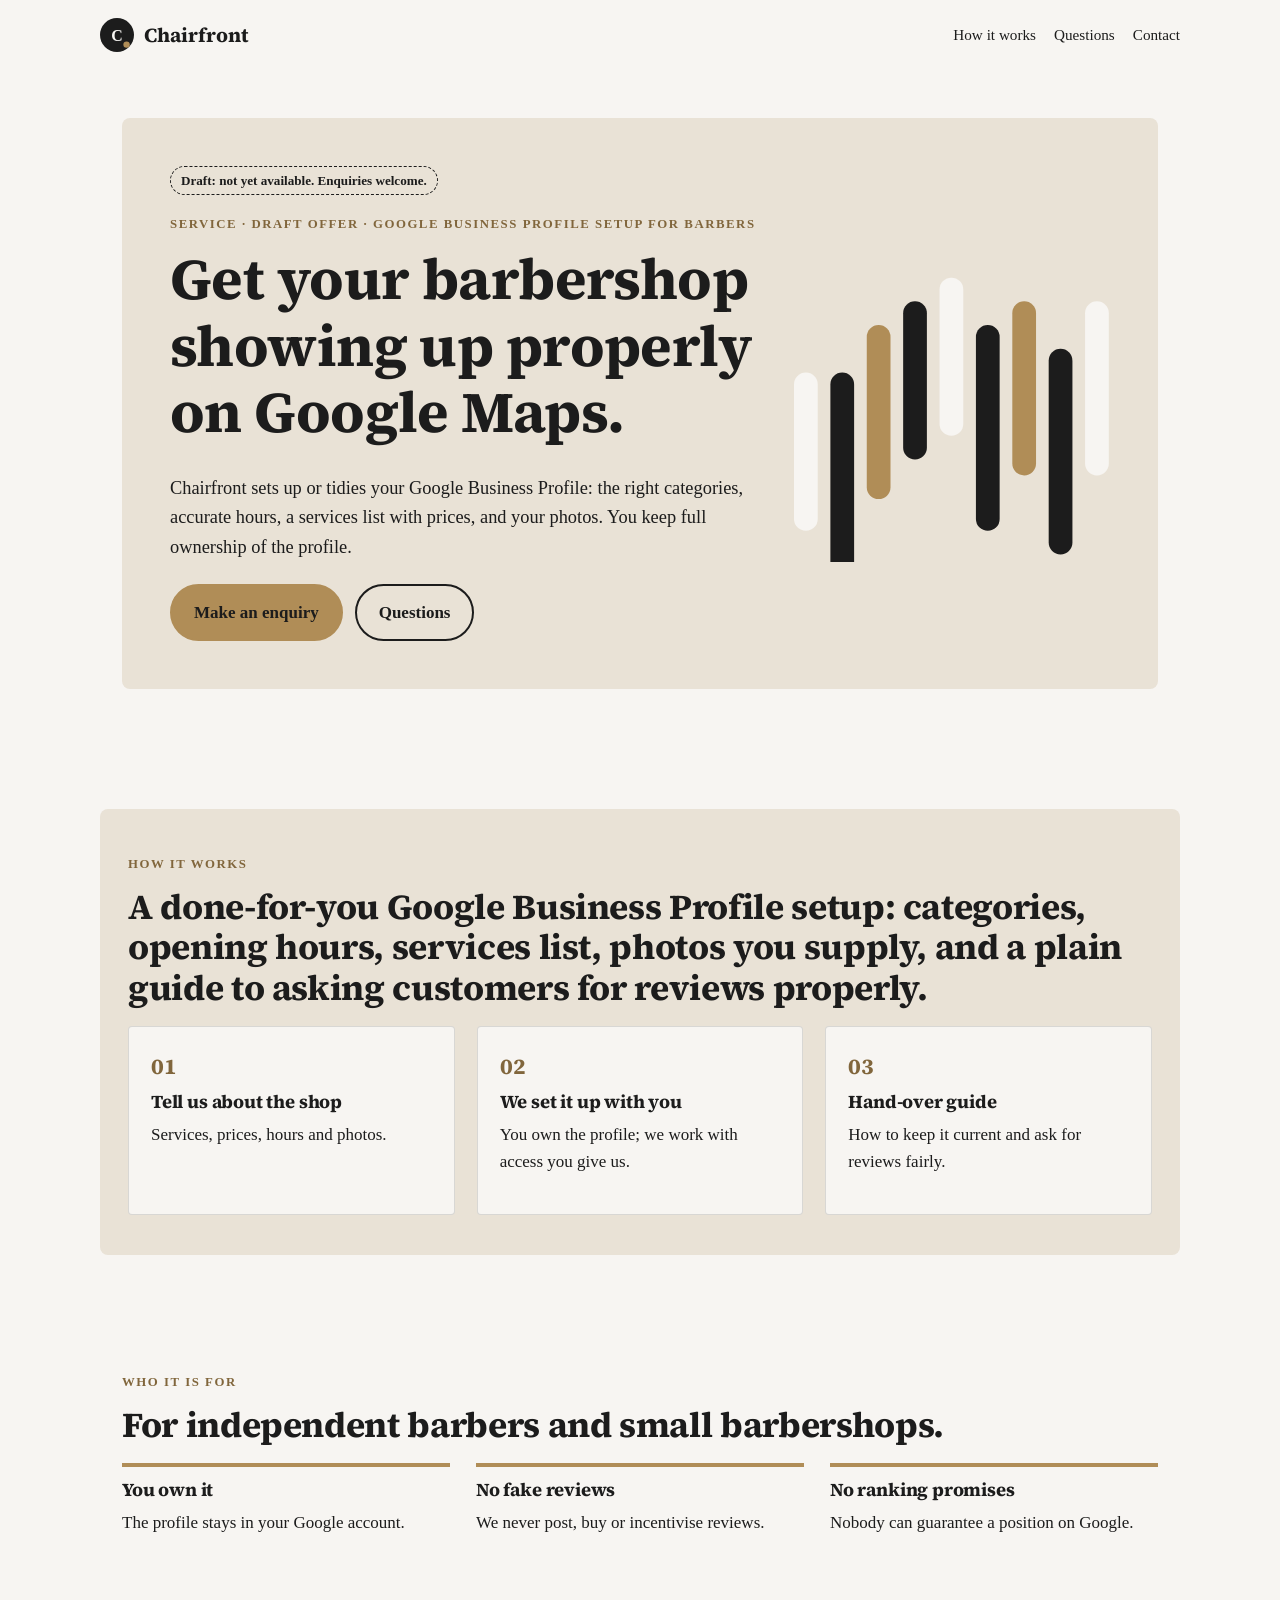
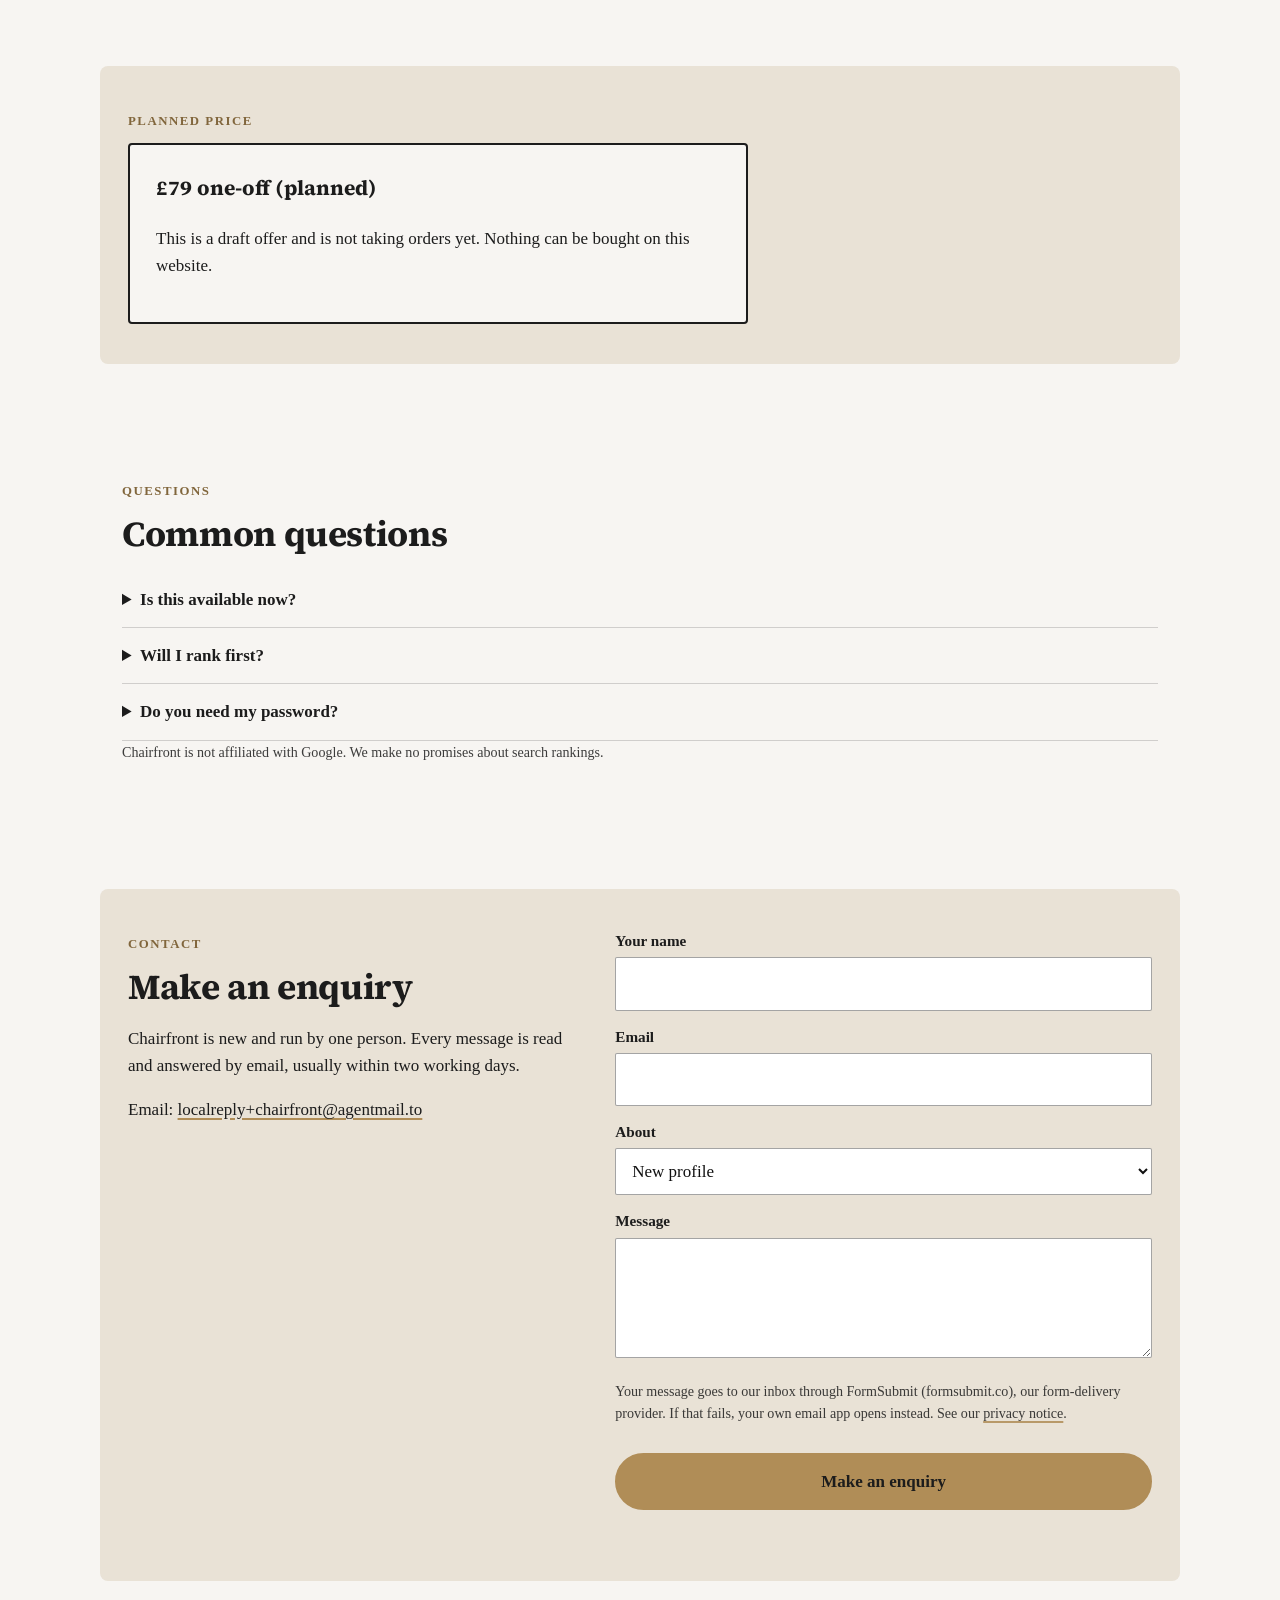
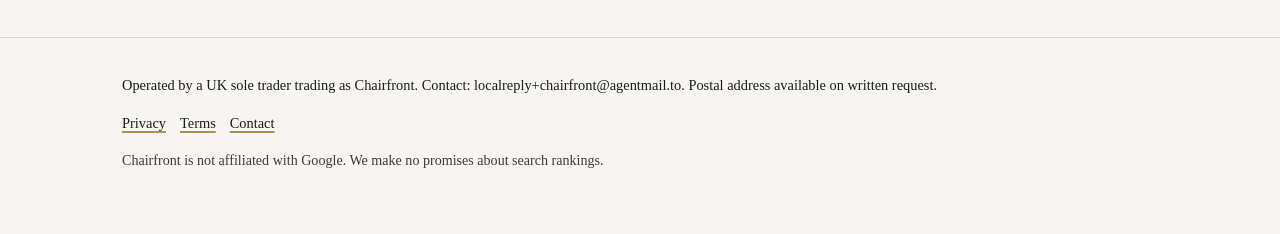
==== index.html @ 4e4f0608 "Publish site 2026-10-20 05:11 BST" ====
<!doctype html>
<html lang="en-GB">
<head>
<meta charset="utf-8">
<meta name="viewport" content="width=device-width, initial-scale=1">
<meta http-equiv="Content-Security-Policy" content="default-src 'self'; img-src 'self' data: https://localreplyloop.goatcounter.com; style-src 'self'; script-src 'self'; font-src 'self'; connect-src 'self' https://formsubmit.co; form-action 'self'; base-uri 'self'; object-src 'none'">
<meta name="referrer" content="strict-origin-when-cross-origin">
<title>Chairfront: Get your barbershop showing up properly on Google Maps</title>
<meta name="description" content="A done-for-you Google Business Profile setup: categories, opening hours, services list, photos you supply, and a plain guide to asking customers for.">
<meta name="theme-color" content="#1C1C1C">
<meta property="og:type" content="website"><meta property="og:title" content="Chairfront: Get your barbershop showing up properly on Google Maps"><meta property="og:description" content="A done-for-you Google Business Profile setup: categories, opening hours, services list, photos you supply, and a plain guide to asking customers for.">
<meta property="og:image" content="https://evanturner557-del.github.io/chairfront/assets/og.png"><meta property="og:image:width" content="1200"><meta property="og:image:height" content="630">
<meta property="og:image:alt" content="Chairfront: Get your barbershop showing up properly on Google Maps."><meta property="og:site_name" content="Chairfront"><meta property="og:locale" content="en_GB">
<meta property="og:url" content="https://evanturner557-del.github.io/chairfront/"><meta name="twitter:card" content="summary_large_image">
<link rel="canonical" href="https://evanturner557-del.github.io/chairfront/">
<link rel="icon" href="assets/favicon.svg" type="image/svg+xml">
<link rel="stylesheet" href="assets/site.css">
<script src="assets/config.js"></script>
<script src="assets/analytics.js" defer></script>
<script src="_shared/kit.js" defer></script>
</head>
<body>
<a class="skip" href="#main">Skip to content</a>
<header><div class="wrap top"><a class="brand" href="./"><svg viewBox="0 0 64 64" aria-hidden="true" width="34" height="34"><circle cx="32" cy="32" r="32" fill="#1C1C1C"/><text x="32" y="43" text-anchor="middle" font-family="Georgia, serif" font-weight="700" font-size="30" fill="#F7F5F2">C</text><circle cx="50" cy="50" r="6" fill="#B08D57"/></svg>Chairfront</a><nav aria-label="Primary"><a href="#how">How it works</a><a href="#faq">Questions</a><a href="#contact">Contact</a></nav></div></header><section class="hero"><div class="wrap"><div class="inner"><div><span class="draft">Draft: not yet available. Enquiries welcome.</span><br><span class="eyebrow">Service · draft offer · Google Business Profile setup for barbers</span><h1>Get your barbershop showing up properly on Google Maps.</h1><p class="lede">Chairfront sets up or tidies your Google Business Profile: the right categories, accurate hours, a services list with prices, and your photos. You keep full ownership of the profile.</p><div class="ctas"><a class="btn" href="#contact" data-cta="hero">Make an enquiry</a><a class="btn ghost" href="#faq" data-cta="hero-secondary">Questions</a></div></div><div class="art"><svg viewBox="0 0 400 400" role="img" aria-label="Decorative pattern" class="motif" preserveAspectRatio="xMidYMid slice"><rect x="0" y="160" width="30" height="200" rx="15" fill="#F7F5F2"/><rect x="46" y="160" width="30" height="260" rx="15" fill="#1C1C1C"/><rect x="92" y="100" width="30" height="220" rx="15" fill="#B08D57"/><rect x="138" y="70" width="30" height="200" rx="15" fill="#1C1C1C"/><rect x="184" y="40" width="30" height="200" rx="15" fill="#F7F5F2"/><rect x="230" y="100" width="30" height="260" rx="15" fill="#1C1C1C"/><rect x="276" y="70" width="30" height="220" rx="15" fill="#B08D57"/><rect x="322" y="130" width="30" height="260" rx="15" fill="#1C1C1C"/><rect x="368" y="70" width="30" height="220" rx="15" fill="#F7F5F2"/></svg></div></div></div></section>
<main id="main">
<section class="tint" id="how"><div class="wrap"><span class="eyebrow">How it works</span><h2>A done-for-you Google Business Profile setup: categories, opening hours, services list, photos you supply, and a plain guide to asking customers for reviews properly.</h2><div class="steps"><div class="step"><h3>Tell us about the shop</h3><p>Services, prices, hours and photos.</p></div><div class="step"><h3>We set it up with you</h3><p>You own the profile; we work with access you give us.</p></div><div class="step"><h3>Hand-over guide</h3><p>How to keep it current and ask for reviews fairly.</p></div></div></div></section>
<section><div class="wrap"><span class="eyebrow">Who it is for</span><h2>For independent barbers and small barbershops.</h2><div class="points"><div class="point"><h3>You own it</h3><p>The profile stays in your Google account.</p></div><div class="point"><h3>No fake reviews</h3><p>We never post, buy or incentivise reviews.</p></div><div class="point"><h3>No ranking promises</h3><p>Nobody can guarantee a position on Google.</p></div></div></div></section>
<section class="tint" id="price"><div class="wrap"><span class="eyebrow">Planned price</span><div class="pricebox"><p class="price">£79 one-off (planned)</p><p>This is a draft offer and is not taking orders yet. Nothing can be bought on this website.</p></div></div></section>
<section id="faq"><div class="wrap"><span class="eyebrow">Questions</span><h2>Common questions</h2><details><summary>Is this available now?</summary><p>It&#x27;s a draft offer. Send an enquiry and we&#x27;ll reply about timing.</p></details><details><summary>Will I rank first?</summary><p>No one can promise that. We make the profile complete and accurate.</p></details><details><summary>Do you need my password?</summary><p>No. You add us as a manager and remove us when done.</p></details><p class="fine" style="margin-top:18px">Chairfront is not affiliated with Google. We make no promises about search rankings.</p></div></section>
<section class="tint" id="contact"><div class="wrap contact-grid"><div><span class="eyebrow">Contact</span><h2>Make an enquiry</h2><p>Chairfront is new and run by one person. Every message is read and answered by email, usually within two working days.</p><p>Email: <a href="mailto:localreply+chairfront@agentmail.to">localreply+chairfront@agentmail.to</a></p></div><form class="form" data-contact data-formsubmit="localreply+chairfront@agentmail.to" data-email="localreply+chairfront@agentmail.to" data-subject="Chairfront enquiry" novalidate>
<div><label for="f-name">Your name</label><input id="f-name" name="name" autocomplete="name" required></div>
<div><label for="f-email">Email</label><input id="f-email" name="email" type="email" autocomplete="email" required></div>
<div><label for="f-plan">About</label><select id="f-plan" name="plan"><option value="New profile">New profile</option><option value="Tidy an existing profile">Tidy an existing profile</option><option value="A question">A question</option></select></div>
<div><label for="f-message">Message</label><textarea id="f-message" name="message"></textarea></div>
<p class="hint">Your message goes to our inbox through FormSubmit (formsubmit.co), our form-delivery provider. If that fails, your own email app opens instead. See our <a href="privacy.html">privacy notice</a>.</p>
<button class="btn" type="submit">Make an enquiry</button>
<p class="form-status" role="status" aria-live="polite"></p>
</form></div></section>
</main><footer><div class="wrap"><p>Operated by a UK sole trader trading as Chairfront. Contact: localreply+chairfront@agentmail.to. Postal address available on written request.</p>
<p><a href="privacy.html">Privacy</a><a href="terms.html">Terms</a><a href="./#contact">Contact</a></p>
<p class="fine">Chairfront is not affiliated with Google. We make no promises about search rankings.</p></div></footer>
</body></html>
---- assets/site.css ----
@font-face{font-family:'Source Serif 4';font-weight:600;font-style:normal;font-display:swap;src:url(fonts/source-serif-4-latin-600-normal.woff2) format('woff2')}
@font-face{font-family:'Source Serif 4';font-weight:700;font-style:normal;font-display:swap;src:url(fonts/source-serif-4-latin-700-normal.woff2) format('woff2')}
:root{--ink:#1C1C1C;--paper:#F7F5F2;--acc:#B08D57;--acc-text:#81663C;--on-acc:#1C1C1C;--soft:#E9E2D6;--on-ink:#F7F5F2;--r:4px;--br:999px;--head:'Source Serif 4', Georgia, serif;--body:Georgia, serif}
*,*::before,*::after{box-sizing:border-box}html{scroll-behavior:smooth}@media (prefers-reduced-motion:reduce){html{scroll-behavior:auto}*{transition:none!important}}
body{margin:0;font-family:var(--body);color:var(--ink);background:var(--paper);line-height:1.6;font-size:17px;-webkit-font-smoothing:antialiased}
h1,h2,h3{font-family:var(--head);line-height:1.15;margin:0 0 .5em;letter-spacing:-.01em}h1{font-size:clamp(2.1rem,5vw,3.6rem)}h2{font-size:clamp(1.5rem,3vw,2.2rem)}h3{font-size:1.15rem}
p{margin:0 0 1em}a{color:var(--ink);text-decoration-color:var(--acc);text-underline-offset:3px;text-decoration-thickness:2px}
.wrap{max-width:1080px;margin:0 auto;padding:0 22px}.skip{position:absolute;left:-999px}.skip:focus{left:12px;top:12px;background:var(--ink);color:var(--on-ink);padding:8px 12px;z-index:9}
:focus-visible{outline:3px solid var(--acc);outline-offset:2px}
.top{display:flex;align-items:center;justify-content:space-between;padding:18px 0;gap:16px}.brand{display:flex;align-items:center;gap:10px;font-family:var(--head);font-weight:700;font-size:1.25rem;text-decoration:none}
.top nav a{margin-left:18px;font-size:.95rem;text-decoration:none}.top nav a:hover{text-decoration:underline}
.btn{display:inline-block;background:var(--acc);color:var(--on-acc);padding:13px 22px;border-radius:var(--br);font-weight:600;text-decoration:none;border:2px solid var(--acc);cursor:pointer;font:inherit;font-weight:600}
.btn:hover{filter:brightness(.94)}.btn.ghost{background:transparent;color:var(--ink);border-color:var(--ink)}
.eyebrow{display:inline-block;font-size:.8rem;letter-spacing:.12em;text-transform:uppercase;font-weight:600;color:var(--acc-text);margin-bottom:12px}
.hero{padding:48px 0 64px}.hero .lede{font-size:1.15rem;max-width:40em}.ctas{display:flex;gap:12px;flex-wrap:wrap;margin-top:22px}
.motif{width:100%;height:auto;max-width:420px;display:block}
.draft{display:inline-block;background:var(--soft);border:1px dashed var(--ink);padding:3px 10px;border-radius:999px;font-size:.82rem;font-weight:600;margin-bottom:14px}
section{padding:56px 0}.tint{background:var(--soft)}
.steps{display:grid;grid-template-columns:repeat(auto-fit,minmax(220px,1fr));gap:22px;counter-reset:s}
.step{padding:22px;border-radius:var(--r);background:var(--paper);border:1px solid color-mix(in srgb,var(--ink) 14%,transparent)}
.step::before{counter-increment:s;content:"0" counter(s);font-family:var(--head);font-weight:700;color:var(--acc-text);display:block;font-size:1.4rem;margin-bottom:6px}
.points{display:grid;grid-template-columns:repeat(auto-fit,minmax(240px,1fr));gap:26px}.point h3{border-top:4px solid var(--acc);padding-top:12px}
.price{font-family:var(--head);font-size:1.3rem;font-weight:700}.pricebox{border:2px solid var(--ink);border-radius:var(--r);padding:26px;max-width:620px;background:var(--paper)}
details{border-bottom:1px solid color-mix(in srgb,var(--ink) 18%,transparent);padding:14px 0}summary{cursor:pointer;font-weight:600}details p{margin-top:10px}
.form{display:grid;gap:14px;max-width:620px}.form label{font-weight:600;font-size:.95rem;display:block;margin-bottom:4px}
.form input,.form textarea,.form select{width:100%;padding:12px;border:1.5px solid color-mix(in srgb,var(--ink) 40%,transparent);border-radius:calc(var(--r)/2);font:inherit;background:#fff;color:#111}
.form textarea{min-height:120px}.hint,.fine{font-size:.88rem;opacity:.85}.form-status{font-weight:600}
.contact-grid{display:grid;grid-template-columns:1fr 1.2fr;gap:40px}@media(max-width:800px){.contact-grid{grid-template-columns:1fr}.top nav{display:none}}
footer{padding:36px 0 48px;font-size:.9rem;border-top:1px solid color-mix(in srgb,var(--ink) 15%,transparent)}footer a{margin-right:14px}
.tool{background:var(--paper);border:2px solid var(--ink);border-radius:var(--r);padding:26px;max-width:640px}.tool .row{display:grid;grid-template-columns:1fr 140px;gap:12px;align-items:center;margin-bottom:10px}
.tool input[type=number]{padding:10px;border:1.5px solid var(--ink);border-radius:8px;font:inherit;width:100%}.result{margin-top:16px;padding:16px;background:var(--soft);border-radius:calc(var(--r)/2);min-height:3em}
.check h3{margin-top:18px}.check label{display:flex;gap:10px;align-items:flex-start;padding:6px 0}.check input{width:20px;height:20px;accent-color:var(--acc)}
.legal{max-width:760px}.legal h2{font-size:1.3rem;margin-top:1.6em}
.hero .wrap>.inner{background:var(--soft);border-radius:calc(var(--r)*2);padding:48px;display:grid;grid-template-columns:1.3fr .7fr;gap:36px;align-items:center}@media(max-width:800px){.hero .wrap>.inner{grid-template-columns:1fr;padding:28px}}.tint{background:transparent}.tint .wrap{background:var(--soft);border-radius:calc(var(--r)*2);padding:40px 28px}
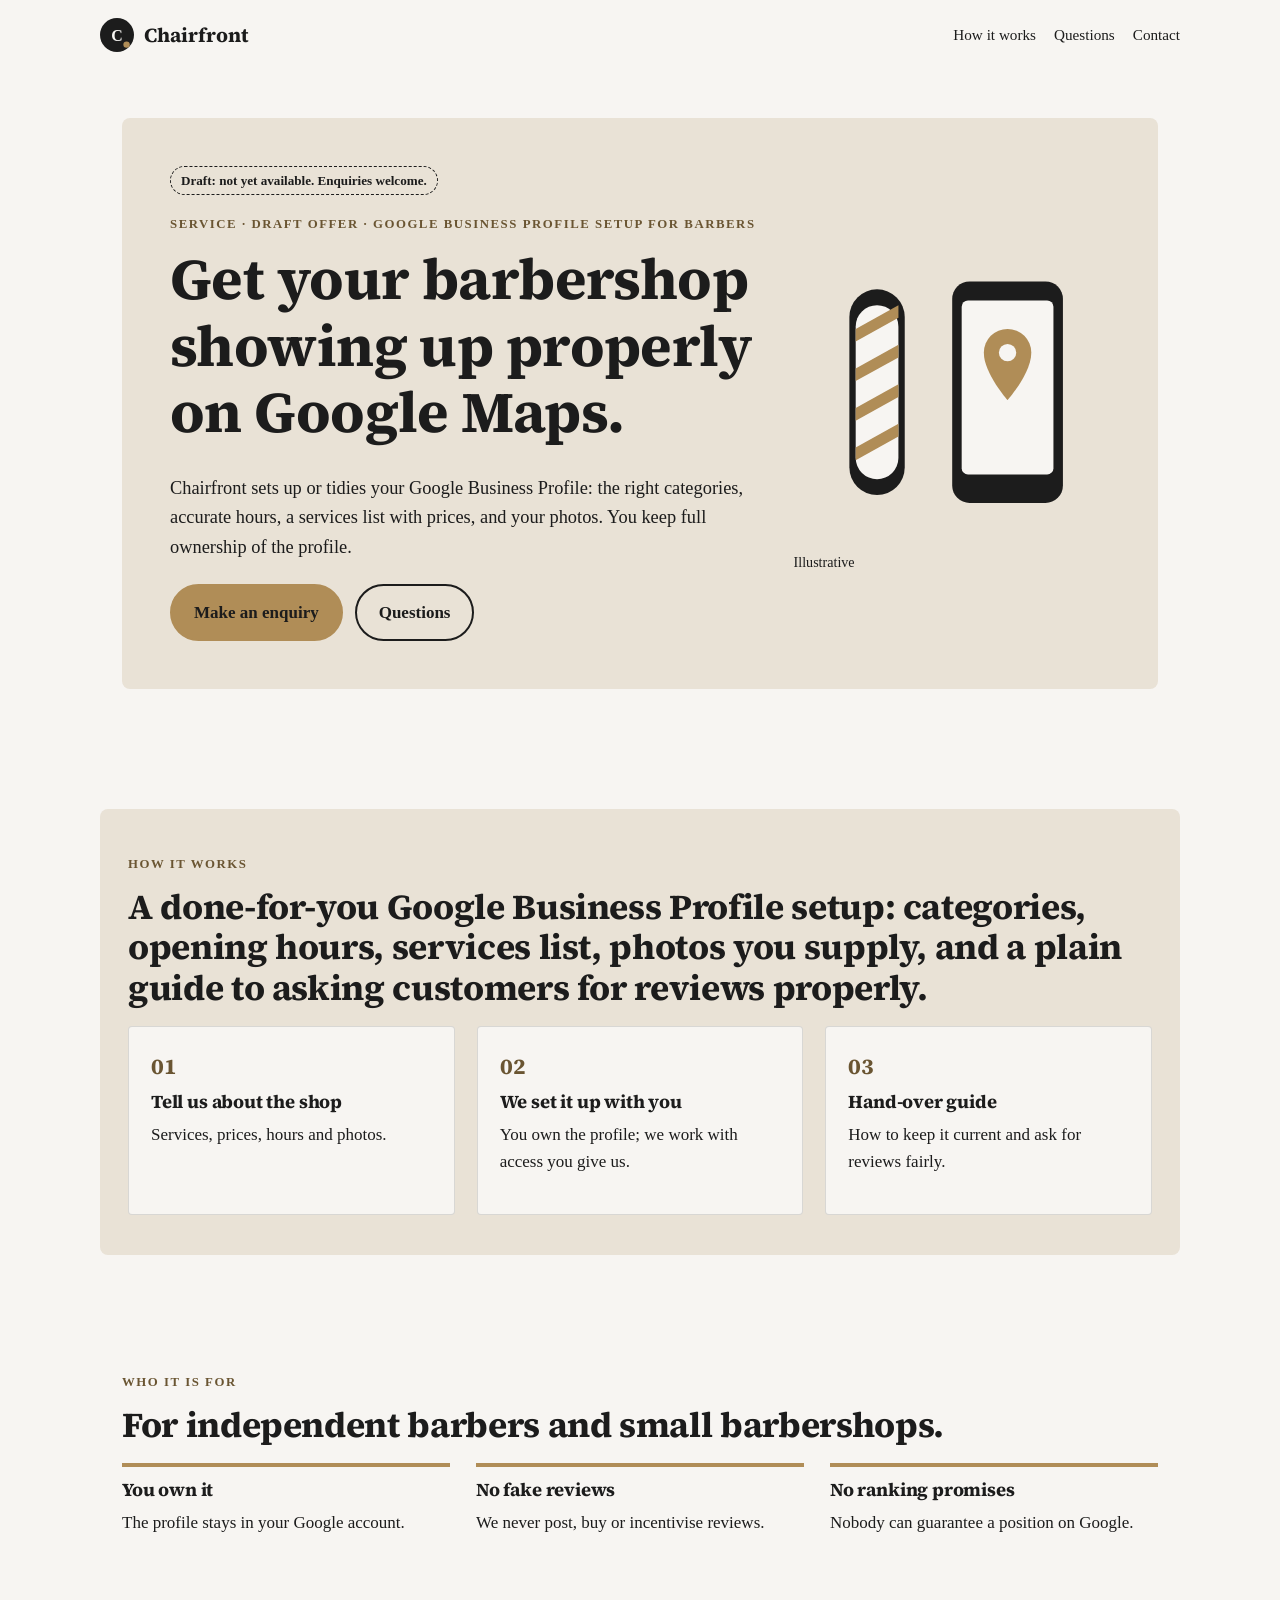
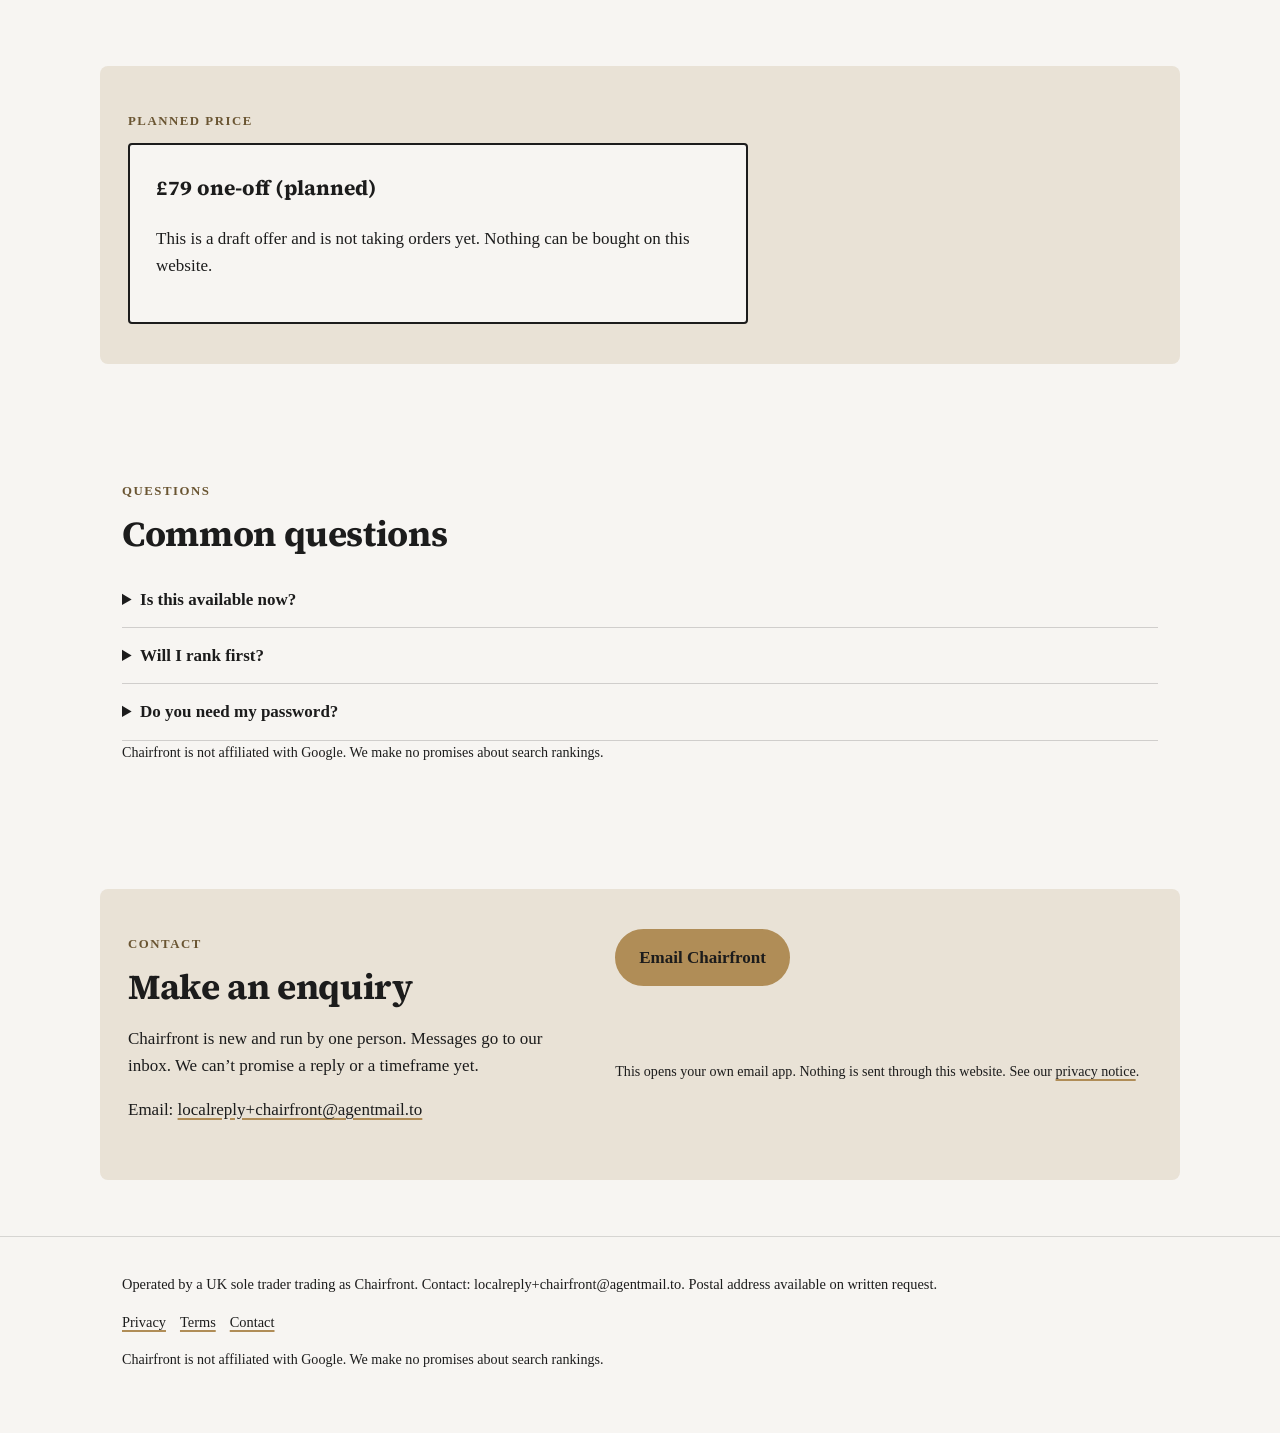
==== commit 77320a15: "Publish site 2026-10-21 08:26 BST" ====
--- a/index.html
+++ b/index.html
@@ -3,7 +3,7 @@
 <head>
 <meta charset="utf-8">
 <meta name="viewport" content="width=device-width, initial-scale=1">
-<meta http-equiv="Content-Security-Policy" content="default-src 'self'; img-src 'self' data: https://localreplyloop.goatcounter.com; style-src 'self'; script-src 'self'; font-src 'self'; connect-src 'self' https://formsubmit.co; form-action 'self'; base-uri 'self'; object-src 'none'">
+<meta http-equiv="Content-Security-Policy" content="default-src 'self'; img-src 'self' data: https://localreplyloop.goatcounter.com; style-src 'self'; script-src 'self'; font-src 'self'; connect-src 'self'; form-action 'self'; base-uri 'self'; object-src 'none'">
 <meta name="referrer" content="strict-origin-when-cross-origin">
 <title>Chairfront: Get your barbershop showing up properly on Google Maps</title>
 <meta name="description" content="A done-for-you Google Business Profile setup: categories, opening hours, services list, photos you supply, and a plain guide to asking customers for.">
@@ -21,21 +21,14 @@
 </head>
 <body>
 <a class="skip" href="#main">Skip to content</a>
-<header><div class="wrap top"><a class="brand" href="./"><svg viewBox="0 0 64 64" aria-hidden="true" width="34" height="34"><circle cx="32" cy="32" r="32" fill="#1C1C1C"/><text x="32" y="43" text-anchor="middle" font-family="Georgia, serif" font-weight="700" font-size="30" fill="#F7F5F2">C</text><circle cx="50" cy="50" r="6" fill="#B08D57"/></svg>Chairfront</a><nav aria-label="Primary"><a href="#how">How it works</a><a href="#faq">Questions</a><a href="#contact">Contact</a></nav></div></header><section class="hero"><div class="wrap"><div class="inner"><div><span class="draft">Draft: not yet available. Enquiries welcome.</span><br><span class="eyebrow">Service · draft offer · Google Business Profile setup for barbers</span><h1>Get your barbershop showing up properly on Google Maps.</h1><p class="lede">Chairfront sets up or tidies your Google Business Profile: the right categories, accurate hours, a services list with prices, and your photos. You keep full ownership of the profile.</p><div class="ctas"><a class="btn" href="#contact" data-cta="hero">Make an enquiry</a><a class="btn ghost" href="#faq" data-cta="hero-secondary">Questions</a></div></div><div class="art"><svg viewBox="0 0 400 400" role="img" aria-label="Decorative pattern" class="motif" preserveAspectRatio="xMidYMid slice"><rect x="0" y="160" width="30" height="200" rx="15" fill="#F7F5F2"/><rect x="46" y="160" width="30" height="260" rx="15" fill="#1C1C1C"/><rect x="92" y="100" width="30" height="220" rx="15" fill="#B08D57"/><rect x="138" y="70" width="30" height="200" rx="15" fill="#1C1C1C"/><rect x="184" y="40" width="30" height="200" rx="15" fill="#F7F5F2"/><rect x="230" y="100" width="30" height="260" rx="15" fill="#1C1C1C"/><rect x="276" y="70" width="30" height="220" rx="15" fill="#B08D57"/><rect x="322" y="130" width="30" height="260" rx="15" fill="#1C1C1C"/><rect x="368" y="70" width="30" height="220" rx="15" fill="#F7F5F2"/></svg></div></div></div></section>
+<header><div class="wrap top"><a class="brand" href="./"><svg viewBox="0 0 64 64" aria-hidden="true" width="34" height="34"><circle cx="32" cy="32" r="32" fill="#1C1C1C"/><text x="32" y="43" text-anchor="middle" font-family="Georgia, serif" font-weight="700" font-size="30" fill="#F7F5F2">C</text><circle cx="50" cy="50" r="6" fill="#B08D57"/></svg>Chairfront</a><nav aria-label="Primary"><a href="#how">How it works</a><a href="#faq">Questions</a><a href="#contact">Contact</a></nav></div></header>
 <main id="main">
+<section class="hero"><div class="wrap"><div class="inner"><div><span class="draft">Draft: not yet available. Enquiries welcome.</span><br><span class="eyebrow">Service · draft offer · Google Business Profile setup for barbers</span><h1>Get your barbershop showing up properly on Google Maps.</h1><p class="lede">Chairfront sets up or tidies your Google Business Profile: the right categories, accurate hours, a services list with prices, and your photos. You keep full ownership of the profile.</p><div class="ctas"><a class="btn" href="#contact" data-cta="hero">Make an enquiry</a><a class="btn ghost" href="#faq" data-cta="hero-secondary">Questions</a></div></div><figure class="art"><svg viewBox="0 0 400 400" aria-hidden="true" focusable="false" class="motif"><rect x="70" y="70" width="70" height="260" rx="35" fill="#1C1C1C"/><rect x="78" y="90" width="54" height="220" rx="27" fill="#F7F5F2"/><path d="M78 120 l54 -30 v16 l-54 30z" fill="#B08D57"/><path d="M78 170 l54 -30 v16 l-54 30z" fill="#B08D57"/><path d="M78 220 l54 -30 v16 l-54 30z" fill="#B08D57"/><path d="M78 270 l54 -30 v16 l-54 30z" fill="#B08D57"/><rect x="200" y="60" width="140" height="280" rx="22" fill="#1C1C1C"/><rect x="212" y="84" width="116" height="220" rx="8" fill="#F7F5F2"/><path d="M270 120 a30 30 0 0 1 30 30 c0 26 -30 60 -30 60 s-30 -34 -30 -60 a30 30 0 0 1 30 -30z" fill="#B08D57"/><circle cx="270" cy="150" r="11" fill="#F7F5F2"/></svg><figcaption class="fine">Illustrative</figcaption></figure></div></div></section>
 <section class="tint" id="how"><div class="wrap"><span class="eyebrow">How it works</span><h2>A done-for-you Google Business Profile setup: categories, opening hours, services list, photos you supply, and a plain guide to asking customers for reviews properly.</h2><div class="steps"><div class="step"><h3>Tell us about the shop</h3><p>Services, prices, hours and photos.</p></div><div class="step"><h3>We set it up with you</h3><p>You own the profile; we work with access you give us.</p></div><div class="step"><h3>Hand-over guide</h3><p>How to keep it current and ask for reviews fairly.</p></div></div></div></section>
 <section><div class="wrap"><span class="eyebrow">Who it is for</span><h2>For independent barbers and small barbershops.</h2><div class="points"><div class="point"><h3>You own it</h3><p>The profile stays in your Google account.</p></div><div class="point"><h3>No fake reviews</h3><p>We never post, buy or incentivise reviews.</p></div><div class="point"><h3>No ranking promises</h3><p>Nobody can guarantee a position on Google.</p></div></div></div></section>
 <section class="tint" id="price"><div class="wrap"><span class="eyebrow">Planned price</span><div class="pricebox"><p class="price">£79 one-off (planned)</p><p>This is a draft offer and is not taking orders yet. Nothing can be bought on this website.</p></div></div></section>
-<section id="faq"><div class="wrap"><span class="eyebrow">Questions</span><h2>Common questions</h2><details><summary>Is this available now?</summary><p>It&#x27;s a draft offer. Send an enquiry and we&#x27;ll reply about timing.</p></details><details><summary>Will I rank first?</summary><p>No one can promise that. We make the profile complete and accurate.</p></details><details><summary>Do you need my password?</summary><p>No. You add us as a manager and remove us when done.</p></details><p class="fine" style="margin-top:18px">Chairfront is not affiliated with Google. We make no promises about search rankings.</p></div></section>
-<section class="tint" id="contact"><div class="wrap contact-grid"><div><span class="eyebrow">Contact</span><h2>Make an enquiry</h2><p>Chairfront is new and run by one person. Every message is read and answered by email, usually within two working days.</p><p>Email: <a href="mailto:localreply+chairfront@agentmail.to">localreply+chairfront@agentmail.to</a></p></div><form class="form" data-contact data-formsubmit="localreply+chairfront@agentmail.to" data-email="localreply+chairfront@agentmail.to" data-subject="Chairfront enquiry" novalidate>
-<div><label for="f-name">Your name</label><input id="f-name" name="name" autocomplete="name" required></div>
-<div><label for="f-email">Email</label><input id="f-email" name="email" type="email" autocomplete="email" required></div>
-<div><label for="f-plan">About</label><select id="f-plan" name="plan"><option value="New profile">New profile</option><option value="Tidy an existing profile">Tidy an existing profile</option><option value="A question">A question</option></select></div>
-<div><label for="f-message">Message</label><textarea id="f-message" name="message"></textarea></div>
-<p class="hint">Your message goes to our inbox through FormSubmit (formsubmit.co), our form-delivery provider. If that fails, your own email app opens instead. See our <a href="privacy.html">privacy notice</a>.</p>
-<button class="btn" type="submit">Make an enquiry</button>
-<p class="form-status" role="status" aria-live="polite"></p>
-</form></div></section>
+<section id="faq"><div class="wrap"><span class="eyebrow">Questions</span><h2>Common questions</h2><details><summary>Is this available now?</summary><p>It&#x27;s a draft offer. Enquiries are received, but we can’t promise a reply or a timeframe yet.</p></details><details><summary>Will I rank first?</summary><p>No one can promise that. We make the profile complete and accurate.</p></details><details><summary>Do you need my password?</summary><p>No. You add us as a manager and remove us when done.</p></details><p class="fine" style="margin-top:18px">Chairfront is not affiliated with Google. We make no promises about search rankings.</p></div></section>
+<section class="tint" id="contact"><div class="wrap contact-grid"><div><span class="eyebrow">Contact</span><h2>Make an enquiry</h2><p>Chairfront is new and run by one person. Messages go to our inbox. We can’t promise a reply or a timeframe yet.</p><p>Email: <a href="mailto:localreply+chairfront@agentmail.to">localreply+chairfront@agentmail.to</a></p></div><div class="form contact-mail"><p><a class="btn" href="mailto:localreply+chairfront@agentmail.to?subject=%5BChairfront%5D%20Enquiry" data-cta="enquire">Email Chairfront</a></p><p class="hint">This opens your own email app. Nothing is sent through this website. See our <a href="privacy.html">privacy notice</a>.</p></div></div></section>
 </main><footer><div class="wrap"><p>Operated by a UK sole trader trading as Chairfront. Contact: localreply+chairfront@agentmail.to. Postal address available on written request.</p>
 <p><a href="privacy.html">Privacy</a><a href="terms.html">Terms</a><a href="./#contact">Contact</a></p>
 <p class="fine">Chairfront is not affiliated with Google. We make no promises about search rankings.</p></div></footer>
--- a/assets/site.css
+++ b/assets/site.css
@@ -1,6 +1,6 @@
 @font-face{font-family:'Source Serif 4';font-weight:600;font-style:normal;font-display:swap;src:url(fonts/source-serif-4-latin-600-normal.woff2) format('woff2')}
 @font-face{font-family:'Source Serif 4';font-weight:700;font-style:normal;font-display:swap;src:url(fonts/source-serif-4-latin-700-normal.woff2) format('woff2')}
-:root{--ink:#1C1C1C;--paper:#F7F5F2;--acc:#B08D57;--acc-text:#81663C;--on-acc:#1C1C1C;--soft:#E9E2D6;--on-ink:#F7F5F2;--r:4px;--br:999px;--head:'Source Serif 4', Georgia, serif;--body:Georgia, serif}
+:root{--ink:#1C1C1C;--paper:#F7F5F2;--acc:#B08D57;--acc-text:#6A5532;--on-acc:#1C1C1C;--acc-btn:#B08D57;--soft:#E9E2D6;--on-ink:#F7F5F2;--r:4px;--br:999px;--head:'Source Serif 4', Georgia, serif;--body:Georgia, serif}
 *,*::before,*::after{box-sizing:border-box}html{scroll-behavior:smooth}@media (prefers-reduced-motion:reduce){html{scroll-behavior:auto}*{transition:none!important}}
 body{margin:0;font-family:var(--body);color:var(--ink);background:var(--paper);line-height:1.6;font-size:17px;-webkit-font-smoothing:antialiased}
 h1,h2,h3{font-family:var(--head);line-height:1.15;margin:0 0 .5em;letter-spacing:-.01em}h1{font-size:clamp(2.1rem,5vw,3.6rem)}h2{font-size:clamp(1.5rem,3vw,2.2rem)}h3{font-size:1.15rem}
@@ -9,11 +9,11 @@
 :focus-visible{outline:3px solid var(--acc);outline-offset:2px}
 .top{display:flex;align-items:center;justify-content:space-between;padding:18px 0;gap:16px}.brand{display:flex;align-items:center;gap:10px;font-family:var(--head);font-weight:700;font-size:1.25rem;text-decoration:none}
 .top nav a{margin-left:18px;font-size:.95rem;text-decoration:none}.top nav a:hover{text-decoration:underline}
-.btn{display:inline-block;background:var(--acc);color:var(--on-acc);padding:13px 22px;border-radius:var(--br);font-weight:600;text-decoration:none;border:2px solid var(--acc);cursor:pointer;font:inherit;font-weight:600}
-.btn:hover{filter:brightness(.94)}.btn.ghost{background:transparent;color:var(--ink);border-color:var(--ink)}
+.btn{display:inline-block;background:var(--acc-btn);color:var(--on-acc);padding:13px 22px;border-radius:var(--br);font-weight:600;text-decoration:none;border:2px solid var(--acc-btn);cursor:pointer;font:inherit;font-weight:600}
+.btn:hover{filter:none;box-shadow:inset 0 0 0 2px currentColor}.btn.ghost{background:transparent;color:var(--ink);border-color:var(--ink)}
 .eyebrow{display:inline-block;font-size:.8rem;letter-spacing:.12em;text-transform:uppercase;font-weight:600;color:var(--acc-text);margin-bottom:12px}
 .hero{padding:48px 0 64px}.hero .lede{font-size:1.15rem;max-width:40em}.ctas{display:flex;gap:12px;flex-wrap:wrap;margin-top:22px}
-.motif{width:100%;height:auto;max-width:420px;display:block}
+.motif{width:100%;height:auto;max-width:420px;display:block}.art{margin:0}
 .draft{display:inline-block;background:var(--soft);border:1px dashed var(--ink);padding:3px 10px;border-radius:999px;font-size:.82rem;font-weight:600;margin-bottom:14px}
 section{padding:56px 0}.tint{background:var(--soft)}
 .steps{display:grid;grid-template-columns:repeat(auto-fit,minmax(220px,1fr));gap:22px;counter-reset:s}
@@ -24,8 +24,8 @@
 details{border-bottom:1px solid color-mix(in srgb,var(--ink) 18%,transparent);padding:14px 0}summary{cursor:pointer;font-weight:600}details p{margin-top:10px}
 .form{display:grid;gap:14px;max-width:620px}.form label{font-weight:600;font-size:.95rem;display:block;margin-bottom:4px}
 .form input,.form textarea,.form select{width:100%;padding:12px;border:1.5px solid color-mix(in srgb,var(--ink) 40%,transparent);border-radius:calc(var(--r)/2);font:inherit;background:#fff;color:#111}
-.form textarea{min-height:120px}.hint,.fine{font-size:.88rem;opacity:.85}.form-status{font-weight:600}
-.contact-grid{display:grid;grid-template-columns:1fr 1.2fr;gap:40px}@media(max-width:800px){.contact-grid{grid-template-columns:1fr}.top nav{display:none}}
+.form textarea{min-height:120px}.hint,.fine{font-size:.88rem}.form-status{font-weight:600}
+.contact-grid{display:grid;grid-template-columns:1fr 1.2fr;gap:40px}@media(max-width:800px){.contact-grid{grid-template-columns:1fr}.top nav a:not([href="#contact"]){display:none}.top nav a{margin-left:0;padding:10px 0;font-weight:600}}
 footer{padding:36px 0 48px;font-size:.9rem;border-top:1px solid color-mix(in srgb,var(--ink) 15%,transparent)}footer a{margin-right:14px}
 .tool{background:var(--paper);border:2px solid var(--ink);border-radius:var(--r);padding:26px;max-width:640px}.tool .row{display:grid;grid-template-columns:1fr 140px;gap:12px;align-items:center;margin-bottom:10px}
 .tool input[type=number]{padding:10px;border:1.5px solid var(--ink);border-radius:8px;font:inherit;width:100%}.result{margin-top:16px;padding:16px;background:var(--soft);border-radius:calc(var(--r)/2);min-height:3em}
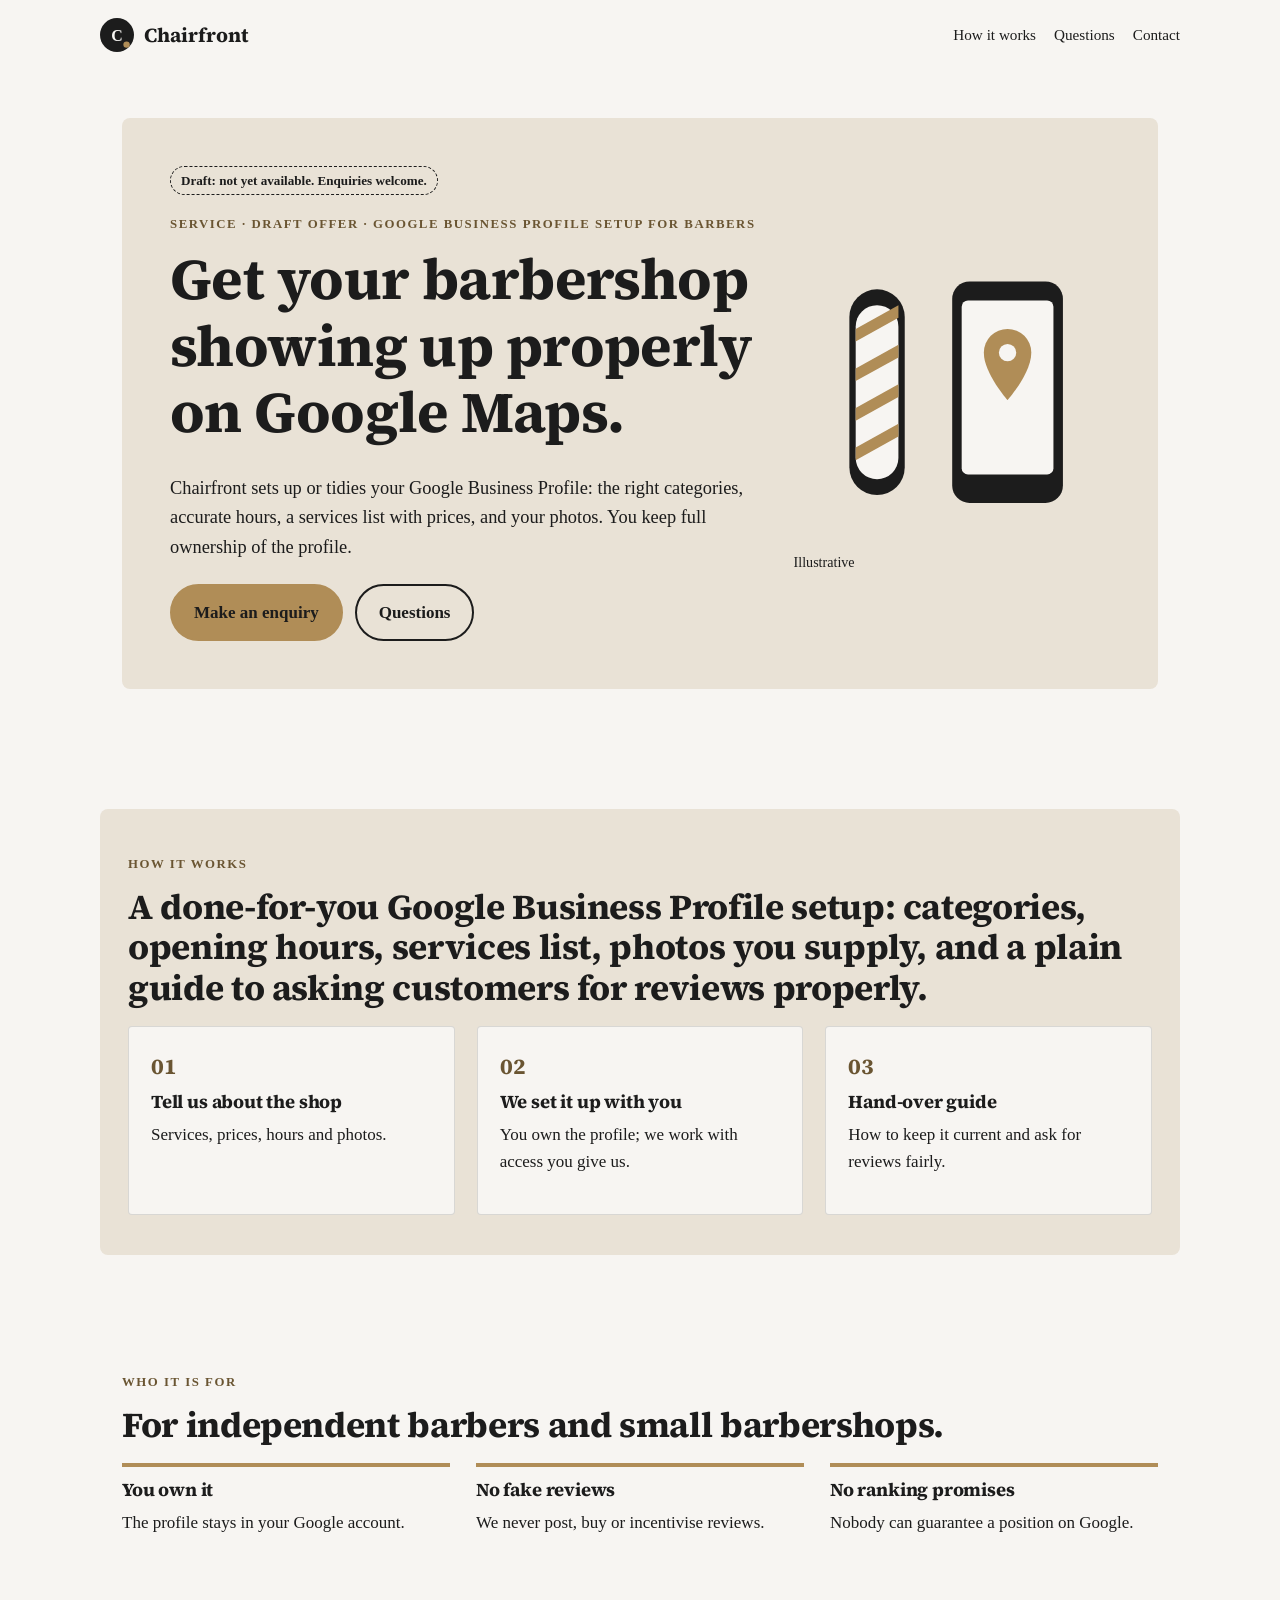
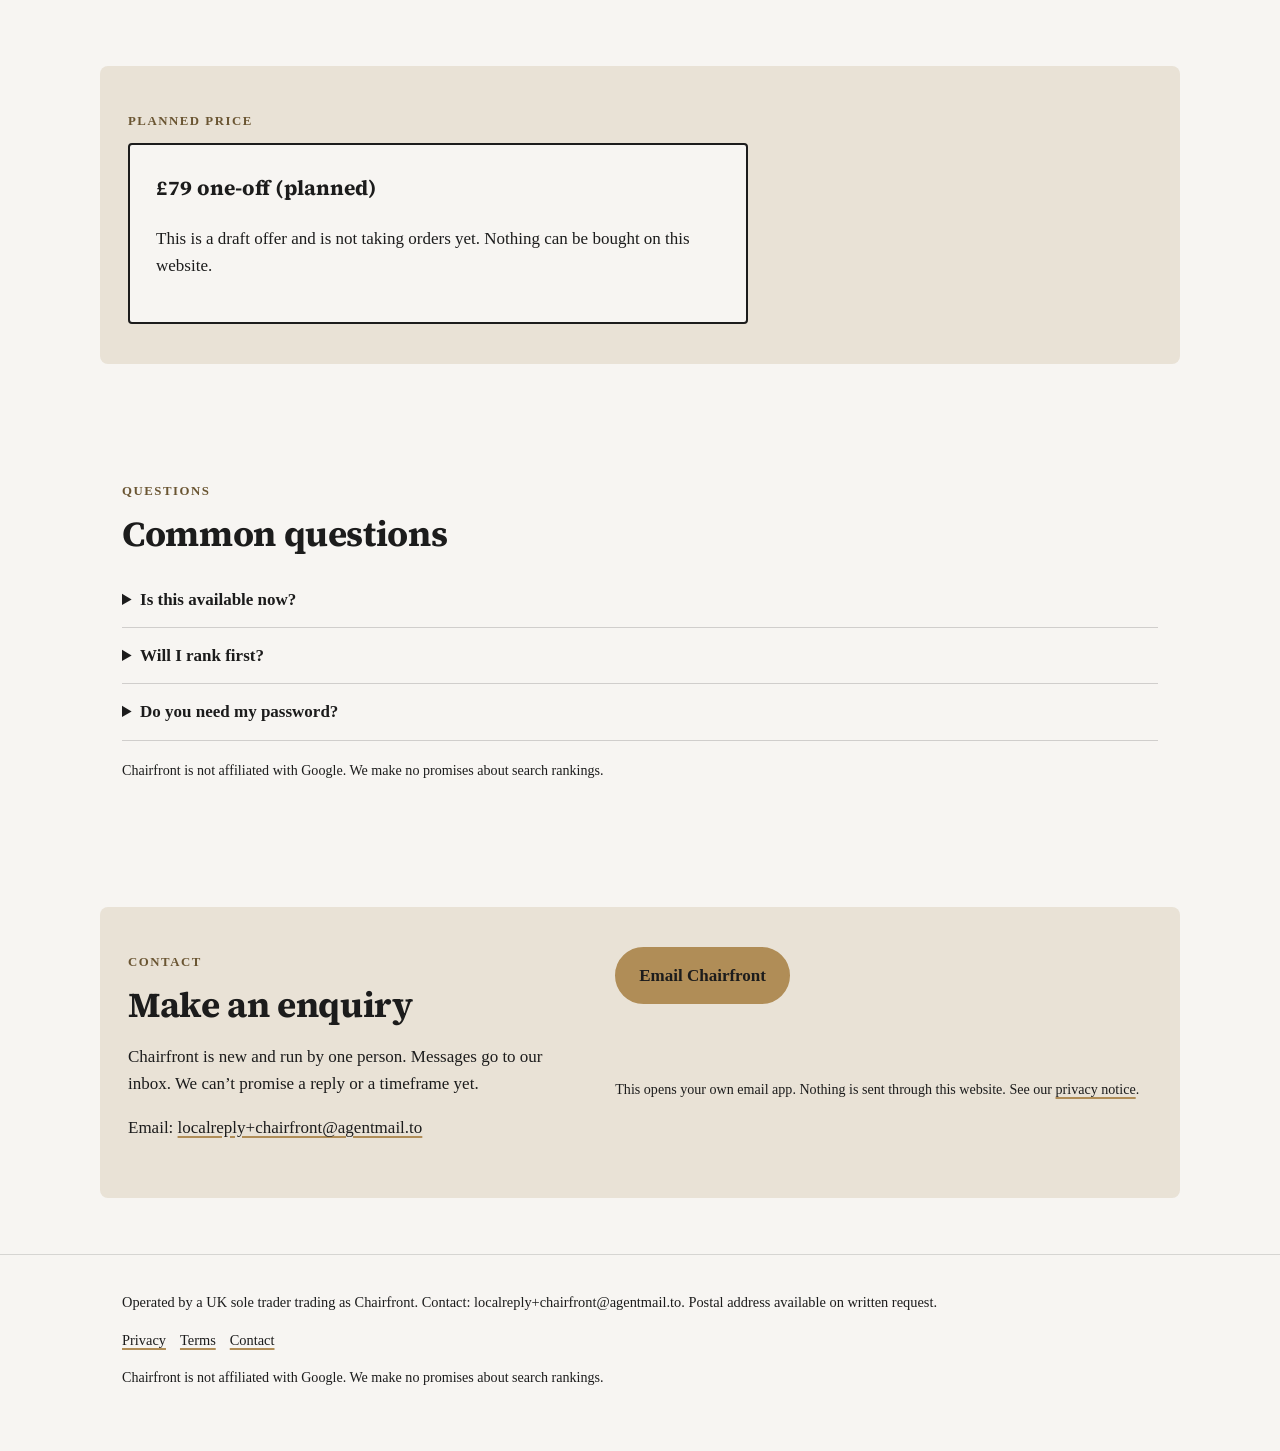
==== commit 7b0dcd50: "Move inline margin to stylesheet (CSP-clean, Best Practices)" ====
--- a/index.html
+++ b/index.html
@@ -27,7 +27,7 @@
 <section class="tint" id="how"><div class="wrap"><span class="eyebrow">How it works</span><h2>A done-for-you Google Business Profile setup: categories, opening hours, services list, photos you supply, and a plain guide to asking customers for reviews properly.</h2><div class="steps"><div class="step"><h3>Tell us about the shop</h3><p>Services, prices, hours and photos.</p></div><div class="step"><h3>We set it up with you</h3><p>You own the profile; we work with access you give us.</p></div><div class="step"><h3>Hand-over guide</h3><p>How to keep it current and ask for reviews fairly.</p></div></div></div></section>
 <section><div class="wrap"><span class="eyebrow">Who it is for</span><h2>For independent barbers and small barbershops.</h2><div class="points"><div class="point"><h3>You own it</h3><p>The profile stays in your Google account.</p></div><div class="point"><h3>No fake reviews</h3><p>We never post, buy or incentivise reviews.</p></div><div class="point"><h3>No ranking promises</h3><p>Nobody can guarantee a position on Google.</p></div></div></div></section>
 <section class="tint" id="price"><div class="wrap"><span class="eyebrow">Planned price</span><div class="pricebox"><p class="price">£79 one-off (planned)</p><p>This is a draft offer and is not taking orders yet. Nothing can be bought on this website.</p></div></div></section>
-<section id="faq"><div class="wrap"><span class="eyebrow">Questions</span><h2>Common questions</h2><details><summary>Is this available now?</summary><p>It&#x27;s a draft offer. Enquiries are received, but we can’t promise a reply or a timeframe yet.</p></details><details><summary>Will I rank first?</summary><p>No one can promise that. We make the profile complete and accurate.</p></details><details><summary>Do you need my password?</summary><p>No. You add us as a manager and remove us when done.</p></details><p class="fine" style="margin-top:18px">Chairfront is not affiliated with Google. We make no promises about search rankings.</p></div></section>
+<section id="faq"><div class="wrap"><span class="eyebrow">Questions</span><h2>Common questions</h2><details><summary>Is this available now?</summary><p>It&#x27;s a draft offer. Enquiries are received, but we can’t promise a reply or a timeframe yet.</p></details><details><summary>Will I rank first?</summary><p>No one can promise that. We make the profile complete and accurate.</p></details><details><summary>Do you need my password?</summary><p>No. You add us as a manager and remove us when done.</p></details><p class="fine fine-gap">Chairfront is not affiliated with Google. We make no promises about search rankings.</p></div></section>
 <section class="tint" id="contact"><div class="wrap contact-grid"><div><span class="eyebrow">Contact</span><h2>Make an enquiry</h2><p>Chairfront is new and run by one person. Messages go to our inbox. We can’t promise a reply or a timeframe yet.</p><p>Email: <a href="mailto:localreply+chairfront@agentmail.to">localreply+chairfront@agentmail.to</a></p></div><div class="form contact-mail"><p><a class="btn" href="mailto:localreply+chairfront@agentmail.to?subject=%5BChairfront%5D%20Enquiry" data-cta="enquire">Email Chairfront</a></p><p class="hint">This opens your own email app. Nothing is sent through this website. See our <a href="privacy.html">privacy notice</a>.</p></div></div></section>
 </main><footer><div class="wrap"><p>Operated by a UK sole trader trading as Chairfront. Contact: localreply+chairfront@agentmail.to. Postal address available on written request.</p>
 <p><a href="privacy.html">Privacy</a><a href="terms.html">Terms</a><a href="./#contact">Contact</a></p>
--- a/assets/site.css
+++ b/assets/site.css
@@ -32,3 +32,5 @@
 .check h3{margin-top:18px}.check label{display:flex;gap:10px;align-items:flex-start;padding:6px 0}.check input{width:20px;height:20px;accent-color:var(--acc)}
 .legal{max-width:760px}.legal h2{font-size:1.3rem;margin-top:1.6em}
 .hero .wrap>.inner{background:var(--soft);border-radius:calc(var(--r)*2);padding:48px;display:grid;grid-template-columns:1.3fr .7fr;gap:36px;align-items:center}@media(max-width:800px){.hero .wrap>.inner{grid-template-columns:1fr;padding:28px}}.tint{background:transparent}.tint .wrap{background:var(--soft);border-radius:calc(var(--r)*2);padding:40px 28px}
+
+.fine.fine-gap{margin-top:18px}
